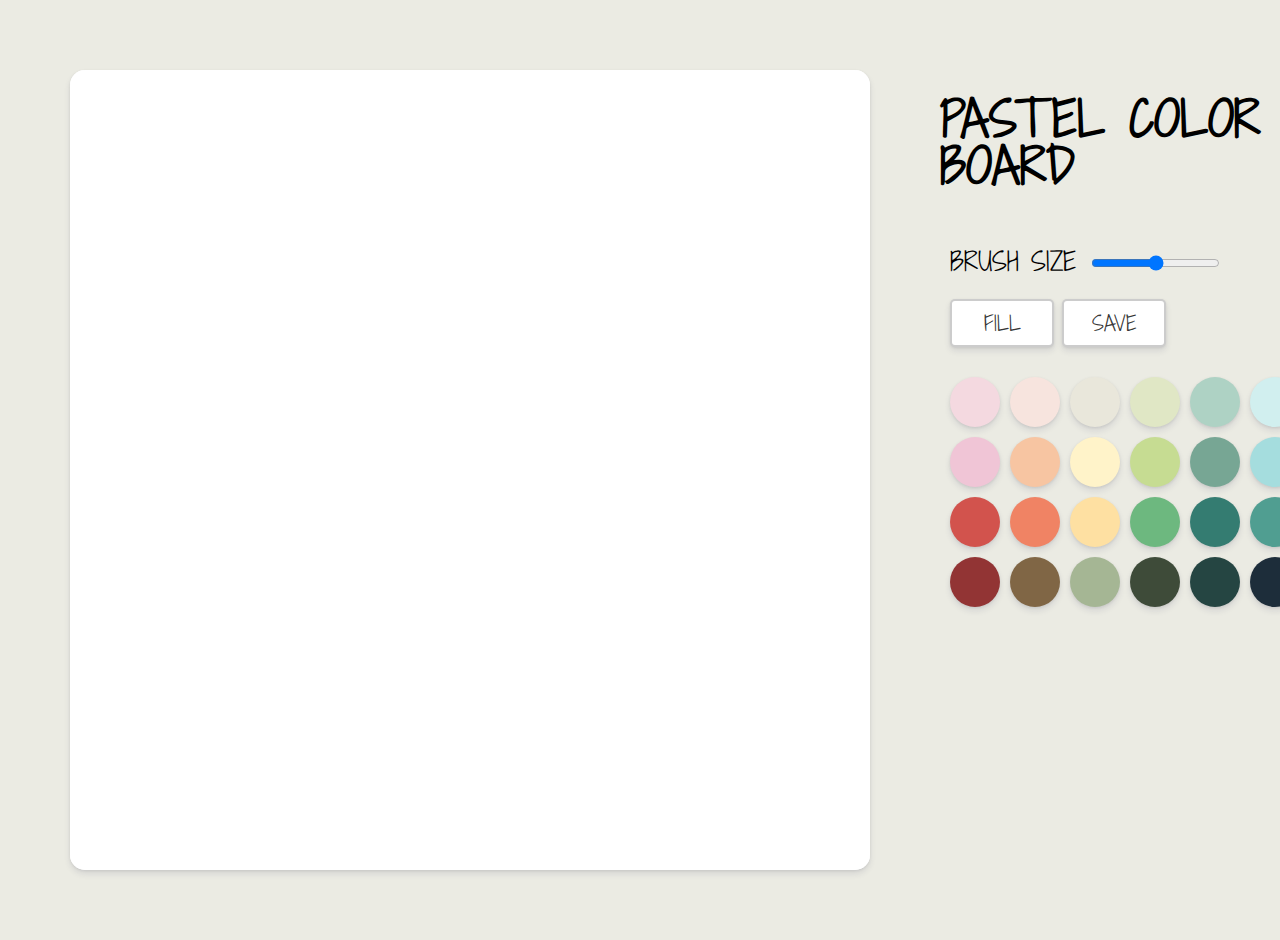
==== paintjs/index.html @ c989bfbc "Add 'paintjs/' from commit '7f77e2288e85b02aea7fad61968188c7150b93cd'" ====
<!DOCTYPE html>
<html lang="en">
<head>
    <meta charset="UTF-8">
    <meta http-equiv="X-UA-Compatible" content="IE=edge">
    <meta name="viewport" content="width=device-width, initial-scale=1.0">
    <link rel="stylesheet" href="style.css">
    <title>Pastel color drawing board</title>
</head>
<body>
    <canvas id = "jsCanvas" class="canvas"></canvas>
    <div class="controls">
        <h1>PASTEL COLOR DRAWING BOARD</h1>
        <div class="controls__range">
            <span>BRUSH SIZE</span>
            <input type="range" id="jsRange" min="1" max="21" value="11" step="1" />
        </div>
        <div class="controls__btns">
            <button id="jsMode"><i class="fas fa-fill-drip"></i>FILL</button>
            <button id="jsSave"><i class="far fa-save"></i>SAVE</button>
        </div>
        <div class="controls__colors" id="jsColors">
            <div class="controls__color jsColor" style="background-color:#f4d9e0"></div>
            <div class="controls__color jsColor" style="background-color:#f7e4de"></div>
            <div class="controls__color jsColor" style="background-color:#e9e7db"></div>
            <div class="controls__color jsColor" style="background-color:#e0e7c5"></div>
            <div class="controls__color jsColor" style="background-color:#aed2c4"></div>
            <div class="controls__color jsColor" style="background-color:#d1efef"></div>
            <div class="controls__color jsColor" style="background-color:#dbeffa"></div>
            <div class="controls__color jsColor" style="background-color:#d6d5e5"></div>
            <div class="controls__color jsColor" style="background-color:#efe8ef"></div>
            <div class="controls__color jsColor" style="background-color:#d7c7b6"></div>
            <div class="controls__color jsColor" style="background-color:#d0d3da"></div>
            <div class="controls__color jsColor" style="background-color:#f0c5d6"></div>
            <div class="controls__color jsColor" style="background-color:#f7c5a2"></div>
            <div class="controls__color jsColor" style="background-color:#fff3c9"></div>
            <div class="controls__color jsColor" style="background-color:#c6dc92"></div>
            <div class="controls__color jsColor" style="background-color:#77a694"></div>
            <div class="controls__color jsColor" style="background-color:#a5ddde"></div>
            <div class="controls__color jsColor" style="background-color:#87c2e0"></div>
            <div class="controls__color jsColor" style="background-color:#7c84a9"></div>
            <div class="controls__color jsColor" style="background-color:#b08cb8"></div>
            <div class="controls__color jsColor" style="background-color:#b49f8c"></div>
            <div class="controls__color jsColor" style="background-color:#9fa2a9"></div>
            <div class="controls__color jsColor" style="background-color:#d2534d"></div>
            <div class="controls__color jsColor" style="background-color:#f08364"></div>
            <div class="controls__color jsColor" style="background-color:#fee0a2"></div>
            <div class="controls__color jsColor" style="background-color:#6db87f"></div>
            <div class="controls__color jsColor" style="background-color:#347c71"></div>
            <div class="controls__color jsColor" style="background-color:#509e91"></div>
            <div class="controls__color jsColor" style="background-color:#4082a2"></div>
            <div class="controls__color jsColor" style="background-color:#19224d"></div>
            <div class="controls__color jsColor" style="background-color:#544176"></div>
            <div class="controls__color jsColor" style="background-color:#857463"></div>
            <div class="controls__color jsColor" style="background-color:#63636b"></div>
            <div class="controls__color jsColor" style="background-color:#923434"></div>
            <div class="controls__color jsColor" style="background-color:#806645"></div>
            <div class="controls__color jsColor" style="background-color:#a5b694"></div>
            <div class="controls__color jsColor" style="background-color:#3e4b39"></div>
            <div class="controls__color jsColor" style="background-color:#254542"></div>
            <div class="controls__color jsColor" style="background-color:#1d2d3a"></div>
            <div class="controls__color jsColor" style="background-color:#11242a"></div>
            <div class="controls__color jsColor" style="background-color:#070a19"></div>
            <div class="controls__color jsColor" style="background-color:#645b76"></div>
            <div class="controls__color jsColor" style="background-color:#444341"></div>
            <div class="controls__color jsColor" style="background-color:#131313"></div>
        </div>
    </div>
    <script src="app.js"></script>
</body>
</html>
---- paintjs/style.css ----
@import url('https://fonts.googleapis.com/css2?family=Shadows+Into+Light+Two&display=swap');
@import "reset.css";

body {
    background-color: #EBEBE3;
    display: flex;
    padding: 70px;
}

.canvas {
    width: 800px;
    height: 800px;
    margin-right: 70px;
    background-color: white;
    border-radius: 15px;
    box-shadow: 0 4px 6px rgba(50, 50, 93, 0.11), 0 1px 3px rgba(0, 0, 0, 0.08);
}

.controls {
    font-family: 'Shadows Into Light Two', cursive;
    display: flex;
    flex-direction: column;
    margin: 25px 0px;
}

.controls .controls__btns {
    margin: 25px 10px;
}

.controls__btns button {
    all: unset;
    cursor: pointer;
    background-color: white;
    padding: 12px 0px;
    width: 100px;
    text-align: center;
    border-radius: 5px;
    border: 2px solid rgba(0, 0, 0, 0.2);
    box-shadow: 0 4px 6px rgba(50, 50, 93, 0.11), 0 1px 3px rgba(0, 0, 0, 0.08);
    color: rgba(0, 0, 0, 0.8);
    font-size: 20px;
}

.controls__btns button:active {
    transform: scale(0.97);
}

.controls .controls__colors {
    display: flex;
    width: 660px;
    margin: 0 10px;
    flex-flow: row wrap;
}

.controls__colors .controls__color {
    width: 50px;
    height: 50px;
    border-radius: 25px;
    margin: 5px 10px 5px 0px;
    cursor: pointer;
    box-shadow: 0 4px 6px rgba(50, 50, 93, 0.11), 0 1px 3px rgba(0, 0, 0, 0.08);
}

.controls__colors .controls__color:active {
    transform: scale(0.97);
}

.controls h1 {
    font-size: 47px;
    font-weight: 600;
}

.controls .controls__range {
    font-size: 25px;
    margin: 60px 0px 0px 10px;
}
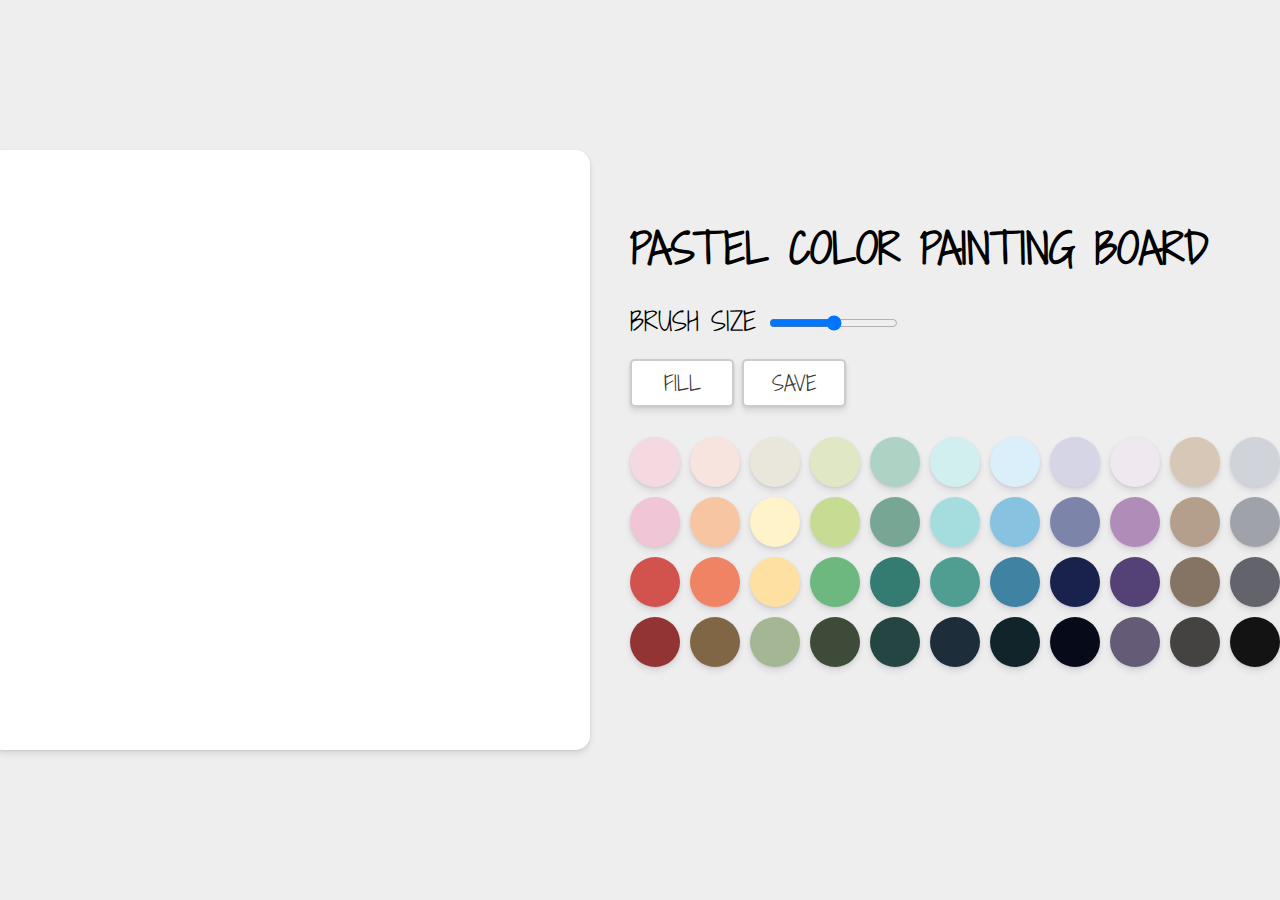
==== commit 22352a0d: "Update design" ====
--- a/paintjs/index.html
+++ b/paintjs/index.html
@@ -1,71 +1,203 @@
 <!DOCTYPE html>
 <html lang="en">
-<head>
-    <meta charset="UTF-8">
-    <meta http-equiv="X-UA-Compatible" content="IE=edge">
-    <meta name="viewport" content="width=device-width, initial-scale=1.0">
-    <link rel="stylesheet" href="style.css">
+  <head>
+    <meta charset="UTF-8" />
+    <meta http-equiv="X-UA-Compatible" content="IE=edge" />
+    <meta name="viewport" content="width=device-width, initial-scale=1.0" />
+    <link rel="stylesheet" href="style.css" />
     <title>Pastel color drawing board</title>
-</head>
-<body>
-    <canvas id = "jsCanvas" class="canvas"></canvas>
+  </head>
+  <body>
+    <canvas id="jsCanvas" class="canvas"></canvas>
     <div class="controls">
-        <h1>PASTEL COLOR DRAWING BOARD</h1>
-        <div class="controls__range">
-            <span>BRUSH SIZE</span>
-            <input type="range" id="jsRange" min="1" max="21" value="11" step="1" />
-        </div>
-        <div class="controls__btns">
-            <button id="jsMode"><i class="fas fa-fill-drip"></i>FILL</button>
-            <button id="jsSave"><i class="far fa-save"></i>SAVE</button>
-        </div>
-        <div class="controls__colors" id="jsColors">
-            <div class="controls__color jsColor" style="background-color:#f4d9e0"></div>
-            <div class="controls__color jsColor" style="background-color:#f7e4de"></div>
-            <div class="controls__color jsColor" style="background-color:#e9e7db"></div>
-            <div class="controls__color jsColor" style="background-color:#e0e7c5"></div>
-            <div class="controls__color jsColor" style="background-color:#aed2c4"></div>
-            <div class="controls__color jsColor" style="background-color:#d1efef"></div>
-            <div class="controls__color jsColor" style="background-color:#dbeffa"></div>
-            <div class="controls__color jsColor" style="background-color:#d6d5e5"></div>
-            <div class="controls__color jsColor" style="background-color:#efe8ef"></div>
-            <div class="controls__color jsColor" style="background-color:#d7c7b6"></div>
-            <div class="controls__color jsColor" style="background-color:#d0d3da"></div>
-            <div class="controls__color jsColor" style="background-color:#f0c5d6"></div>
-            <div class="controls__color jsColor" style="background-color:#f7c5a2"></div>
-            <div class="controls__color jsColor" style="background-color:#fff3c9"></div>
-            <div class="controls__color jsColor" style="background-color:#c6dc92"></div>
-            <div class="controls__color jsColor" style="background-color:#77a694"></div>
-            <div class="controls__color jsColor" style="background-color:#a5ddde"></div>
-            <div class="controls__color jsColor" style="background-color:#87c2e0"></div>
-            <div class="controls__color jsColor" style="background-color:#7c84a9"></div>
-            <div class="controls__color jsColor" style="background-color:#b08cb8"></div>
-            <div class="controls__color jsColor" style="background-color:#b49f8c"></div>
-            <div class="controls__color jsColor" style="background-color:#9fa2a9"></div>
-            <div class="controls__color jsColor" style="background-color:#d2534d"></div>
-            <div class="controls__color jsColor" style="background-color:#f08364"></div>
-            <div class="controls__color jsColor" style="background-color:#fee0a2"></div>
-            <div class="controls__color jsColor" style="background-color:#6db87f"></div>
-            <div class="controls__color jsColor" style="background-color:#347c71"></div>
-            <div class="controls__color jsColor" style="background-color:#509e91"></div>
-            <div class="controls__color jsColor" style="background-color:#4082a2"></div>
-            <div class="controls__color jsColor" style="background-color:#19224d"></div>
-            <div class="controls__color jsColor" style="background-color:#544176"></div>
-            <div class="controls__color jsColor" style="background-color:#857463"></div>
-            <div class="controls__color jsColor" style="background-color:#63636b"></div>
-            <div class="controls__color jsColor" style="background-color:#923434"></div>
-            <div class="controls__color jsColor" style="background-color:#806645"></div>
-            <div class="controls__color jsColor" style="background-color:#a5b694"></div>
-            <div class="controls__color jsColor" style="background-color:#3e4b39"></div>
-            <div class="controls__color jsColor" style="background-color:#254542"></div>
-            <div class="controls__color jsColor" style="background-color:#1d2d3a"></div>
-            <div class="controls__color jsColor" style="background-color:#11242a"></div>
-            <div class="controls__color jsColor" style="background-color:#070a19"></div>
-            <div class="controls__color jsColor" style="background-color:#645b76"></div>
-            <div class="controls__color jsColor" style="background-color:#444341"></div>
-            <div class="controls__color jsColor" style="background-color:#131313"></div>
-        </div>
+      <h1>PASTEL COLOR PAINTING BOARD</h1>
+      <div class="controls__range">
+        <span>BRUSH SIZE</span>
+        <input type="range" id="jsRange" min="1" max="21" value="11" step="1" />
+      </div>
+      <div class="controls__btns">
+        <button id="jsMode"><i class="fas fa-fill-drip"></i>FILL</button>
+        <button id="jsSave"><i class="far fa-save"></i>SAVE</button>
+      </div>
+      <div class="controls__colors" id="jsColors">
+        <div
+          class="controls__color jsColor"
+          style="background-color: #f4d9e0"
+        ></div>
+        <div
+          class="controls__color jsColor"
+          style="background-color: #f7e4de"
+        ></div>
+        <div
+          class="controls__color jsColor"
+          style="background-color: #e9e7db"
+        ></div>
+        <div
+          class="controls__color jsColor"
+          style="background-color: #e0e7c5"
+        ></div>
+        <div
+          class="controls__color jsColor"
+          style="background-color: #aed2c4"
+        ></div>
+        <div
+          class="controls__color jsColor"
+          style="background-color: #d1efef"
+        ></div>
+        <div
+          class="controls__color jsColor"
+          style="background-color: #dbeffa"
+        ></div>
+        <div
+          class="controls__color jsColor"
+          style="background-color: #d6d5e5"
+        ></div>
+        <div
+          class="controls__color jsColor"
+          style="background-color: #efe8ef"
+        ></div>
+        <div
+          class="controls__color jsColor"
+          style="background-color: #d7c7b6"
+        ></div>
+        <div
+          class="controls__color jsColor"
+          style="background-color: #d0d3da"
+        ></div>
+        <div
+          class="controls__color jsColor"
+          style="background-color: #f0c5d6"
+        ></div>
+        <div
+          class="controls__color jsColor"
+          style="background-color: #f7c5a2"
+        ></div>
+        <div
+          class="controls__color jsColor"
+          style="background-color: #fff3c9"
+        ></div>
+        <div
+          class="controls__color jsColor"
+          style="background-color: #c6dc92"
+        ></div>
+        <div
+          class="controls__color jsColor"
+          style="background-color: #77a694"
+        ></div>
+        <div
+          class="controls__color jsColor"
+          style="background-color: #a5ddde"
+        ></div>
+        <div
+          class="controls__color jsColor"
+          style="background-color: #87c2e0"
+        ></div>
+        <div
+          class="controls__color jsColor"
+          style="background-color: #7c84a9"
+        ></div>
+        <div
+          class="controls__color jsColor"
+          style="background-color: #b08cb8"
+        ></div>
+        <div
+          class="controls__color jsColor"
+          style="background-color: #b49f8c"
+        ></div>
+        <div
+          class="controls__color jsColor"
+          style="background-color: #9fa2a9"
+        ></div>
+        <div
+          class="controls__color jsColor"
+          style="background-color: #d2534d"
+        ></div>
+        <div
+          class="controls__color jsColor"
+          style="background-color: #f08364"
+        ></div>
+        <div
+          class="controls__color jsColor"
+          style="background-color: #fee0a2"
+        ></div>
+        <div
+          class="controls__color jsColor"
+          style="background-color: #6db87f"
+        ></div>
+        <div
+          class="controls__color jsColor"
+          style="background-color: #347c71"
+        ></div>
+        <div
+          class="controls__color jsColor"
+          style="background-color: #509e91"
+        ></div>
+        <div
+          class="controls__color jsColor"
+          style="background-color: #4082a2"
+        ></div>
+        <div
+          class="controls__color jsColor"
+          style="background-color: #19224d"
+        ></div>
+        <div
+          class="controls__color jsColor"
+          style="background-color: #544176"
+        ></div>
+        <div
+          class="controls__color jsColor"
+          style="background-color: #857463"
+        ></div>
+        <div
+          class="controls__color jsColor"
+          style="background-color: #63636b"
+        ></div>
+        <div
+          class="controls__color jsColor"
+          style="background-color: #923434"
+        ></div>
+        <div
+          class="controls__color jsColor"
+          style="background-color: #806645"
+        ></div>
+        <div
+          class="controls__color jsColor"
+          style="background-color: #a5b694"
+        ></div>
+        <div
+          class="controls__color jsColor"
+          style="background-color: #3e4b39"
+        ></div>
+        <div
+          class="controls__color jsColor"
+          style="background-color: #254542"
+        ></div>
+        <div
+          class="controls__color jsColor"
+          style="background-color: #1d2d3a"
+        ></div>
+        <div
+          class="controls__color jsColor"
+          style="background-color: #11242a"
+        ></div>
+        <div
+          class="controls__color jsColor"
+          style="background-color: #070a19"
+        ></div>
+        <div
+          class="controls__color jsColor"
+          style="background-color: #645b76"
+        ></div>
+        <div
+          class="controls__color jsColor"
+          style="background-color: #444341"
+        ></div>
+        <div
+          class="controls__color jsColor"
+          style="background-color: #131313"
+        ></div>
+      </div>
     </div>
     <script src="app.js"></script>
-</body>
-</html>+  </body>
+</html>
--- a/paintjs/style.css
+++ b/paintjs/style.css
@@ -1,76 +1,84 @@
 @import url('https://fonts.googleapis.com/css2?family=Shadows+Into+Light+Two&display=swap');
-@import "reset.css";
+@import 'reset.css';
+
+* {
+  margin: 0;
+  padding: 0;
+  box-sizing: border-box;
+}
 
 body {
-    background-color: #EBEBE3;
-    display: flex;
-    padding: 70px;
+  background-color: #eeeeee;
+  display: flex;
+  justify-content: center;
+  align-items: center;
+  padding: 70px;
+  width: 100vw;
+  height: 100vh;
 }
 
 .canvas {
-    width: 800px;
-    height: 800px;
-    margin-right: 70px;
-    background-color: white;
-    border-radius: 15px;
-    box-shadow: 0 4px 6px rgba(50, 50, 93, 0.11), 0 1px 3px rgba(0, 0, 0, 0.08);
+  flex: 1;
+  max-width: 600px;
+  margin-right: 40px;
+  background-color: white;
+  border-radius: 15px;
+  box-shadow: 0 4px 6px rgba(50, 50, 93, 0.11), 0 1px 3px rgba(0, 0, 0, 0.08);
 }
 
 .controls {
-    font-family: 'Shadows Into Light Two', cursive;
-    display: flex;
-    flex-direction: column;
-    margin: 25px 0px;
+  font-family: 'Shadows Into Light Two', cursive;
+  display: flex;
+  flex-direction: column;
 }
 
 .controls .controls__btns {
-    margin: 25px 10px;
+  margin: 25px 0px;
 }
 
 .controls__btns button {
-    all: unset;
-    cursor: pointer;
-    background-color: white;
-    padding: 12px 0px;
-    width: 100px;
-    text-align: center;
-    border-radius: 5px;
-    border: 2px solid rgba(0, 0, 0, 0.2);
-    box-shadow: 0 4px 6px rgba(50, 50, 93, 0.11), 0 1px 3px rgba(0, 0, 0, 0.08);
-    color: rgba(0, 0, 0, 0.8);
-    font-size: 20px;
+  all: unset;
+  cursor: pointer;
+  background-color: white;
+  padding: 12px 0px;
+  width: 100px;
+  text-align: center;
+  border-radius: 5px;
+  border: 2px solid rgba(0, 0, 0, 0.2);
+  box-shadow: 0 4px 6px rgba(50, 50, 93, 0.11), 0 1px 3px rgba(0, 0, 0, 0.08);
+  color: rgba(0, 0, 0, 0.8);
+  font-size: 20px;
 }
 
 .controls__btns button:active {
-    transform: scale(0.97);
+  transform: scale(0.97);
 }
 
 .controls .controls__colors {
-    display: flex;
-    width: 660px;
-    margin: 0 10px;
-    flex-flow: row wrap;
+  display: grid;
+  grid-template-columns: repeat(11, 1fr);
+  flex-flow: row wrap;
 }
 
 .controls__colors .controls__color {
-    width: 50px;
-    height: 50px;
-    border-radius: 25px;
-    margin: 5px 10px 5px 0px;
-    cursor: pointer;
-    box-shadow: 0 4px 6px rgba(50, 50, 93, 0.11), 0 1px 3px rgba(0, 0, 0, 0.08);
+  width: 50px;
+  height: 50px;
+  border-radius: 25px;
+  margin: 5px 10px 5px 0px;
+  cursor: pointer;
+  box-shadow: 0 4px 6px rgba(50, 50, 93, 0.11), 0 1px 3px rgba(0, 0, 0, 0.08);
 }
 
 .controls__colors .controls__color:active {
-    transform: scale(0.97);
+  transform: scale(0.97);
 }
 
 .controls h1 {
-    font-size: 47px;
-    font-weight: 600;
+  font-size: 40px;
+  font-weight: 600;
 }
 
 .controls .controls__range {
-    font-size: 25px;
-    margin: 60px 0px 0px 10px;
-}+  font-size: 25px;
+  margin-top: 40px;
+}
